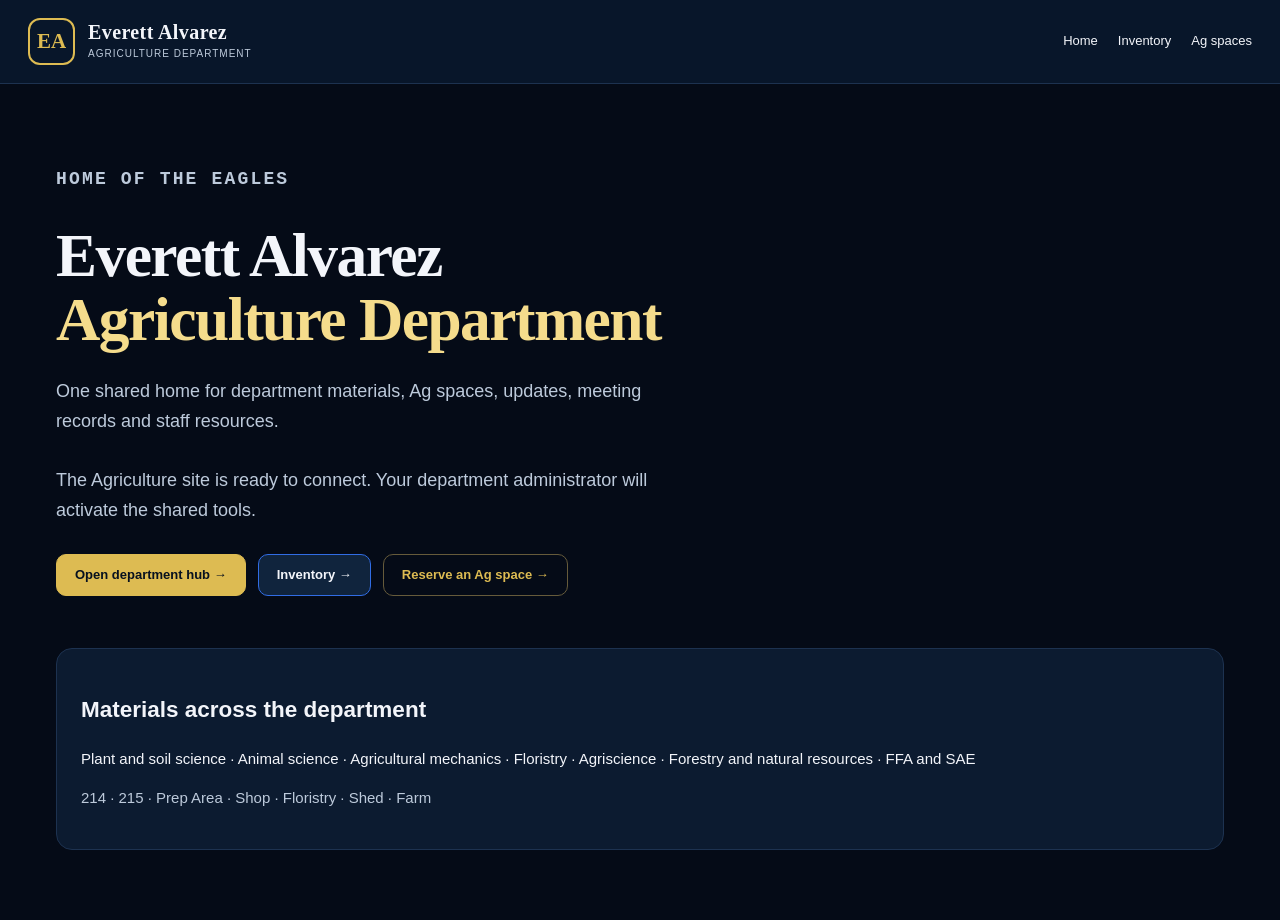
==== docs/index.html @ 9acf9d2a "initialize" ====
<!doctype html><html lang="en"><head><meta charset="utf-8"><meta name="viewport" content="width=device-width,initial-scale=1"><title>EAHS Agriculture Department</title><link rel="stylesheet" href="hub.css"></head><body data-page="hub"><header class="hub-header"><div class="hub-head"><a class="hub-brand" href="index.html"><span class="hub-seal">EA</span><span><strong>Everett Alvarez</strong><small>Agriculture Department</small></span></a><nav class="hub-nav"><a href="index.html">Home</a><a href="inventory.html">Inventory</a><a href="reservations.html">Ag spaces</a></nav></div></header><main class="hub-shell"><section class="hub-hero"><p class="eyebrow">Home of the Eagles</p><h1>Everett Alvarez<br><span>Agriculture Department</span></h1><p>One shared home for department materials, Ag spaces, updates, meeting records and staff resources.</p><p id="launchStatus" role="status">Opening the department tools…</p><div class="row"><a class="btn" data-open-page="hub" hidden>Open department hub →</a><a class="btn secondary" data-open-page="inventory" hidden>Inventory →</a><a class="btn subtle" data-open-page="reservations" hidden>Reserve an Ag space →</a></div><noscript>Enable JavaScript to open the shared department tools.</noscript></section><section class="panel"><h2>Materials across the department</h2><p>Plant and soil science · Animal science · Agricultural mechanics · Floristry · Agriscience · Forestry and natural resources · FFA and SAE</p><p class="muted">214 · 215 · Prep Area · Shop · Floristry · Shed · Farm</p></section></main><script src="site-config.js"></script><script src="launch.js"></script></body></html>
---- docs/hub.css ----
:root{color-scheme:dark;--bg:#050b17;--surface:#0c1b30;--surface2:#10243d;--line:#1d3250;--gold:#ddbb52;--gold2:#f5dc8c;--blue:#316de5;--text:#f3f5fa;--muted:#bdcadb;--green:#45c7a2;--red:#ed8394}*{box-sizing:border-box}body{margin:0;background:var(--bg);color:var(--text);font-family:Arial,Helvetica,sans-serif;font-size:15px;line-height:1.6}a{color:var(--gold);text-decoration:none}a:hover{text-decoration:underline}button,input,select,textarea{font:inherit}button,a,input,select,textarea{touch-action:manipulation}button{cursor:pointer}button:disabled{opacity:.55;cursor:wait}button:focus-visible,a:focus-visible{outline:3px solid var(--gold2);outline-offset:4px}.hub-header{position:sticky;top:0;z-index:5;background:#09182cee;border-bottom:1px solid var(--line);backdrop-filter:blur(10px)}.hub-head{max-width:1280px;margin:auto;display:flex;gap:28px;align-items:center;padding:18px 28px}.hub-brand{display:flex;align-items:center;gap:13px;color:var(--text);white-space:nowrap}.hub-brand:hover{text-decoration:none}.hub-seal{display:grid;place-items:center;width:47px;height:47px;border:2px solid var(--gold);border-radius:12px;color:var(--gold);font:700 21px Georgia,serif}.hub-brand strong{font:700 20px Georgia,serif;letter-spacing:.02em}.hub-brand small{display:block;color:var(--muted);font-size:10px;letter-spacing:.1em;text-transform:uppercase}.hub-nav{display:flex;align-items:center;gap:20px;margin-left:auto;white-space:nowrap}.hub-nav a,.hub-nav button{font-size:13px;color:var(--text);background:none;border:0;padding:5px 0}.hub-nav button.active{color:var(--gold)}.btn{display:inline-flex;align-items:center;justify-content:center;gap:7px;padding:11px 18px;border:1px solid var(--gold);border-radius:10px;background:var(--gold);color:#07111f;font-weight:700;font-size:13px;line-height:1.4;text-decoration:none}.btn:hover{background:var(--gold2);text-decoration:none}.btn.secondary{background:var(--surface2);color:var(--text);border-color:var(--blue)}.btn.subtle{background:transparent;color:var(--gold);border-color:#665b3b}.btn.small{padding:7px 11px;font-size:12px}.hub-shell{max-width:1280px;margin:auto;padding:38px 28px 70px}.eyebrow{font-family:monospace;font-size:11px;font-weight:700;letter-spacing:.12em;text-transform:uppercase;color:var(--gold);margin:0 0 12px}.hub-hero{position:relative;padding:42px 0 52px;isolation:isolate}.hub-hero h1{font:700 clamp(38px,4.8vw,65px)/1.05 Georgia,serif;letter-spacing:-.025em;margin:20px 0 24px}.hub-hero h1 span{color:var(--gold2)}.hub-hero p{font-size:18px;max-width:650px;color:var(--muted);line-height:1.7;margin-bottom:28px}.hero-grid{position:fixed;inset:0;pointer-events:none;z-index:-1;background-image:linear-gradient(#15315420 1px,transparent 1px),linear-gradient(90deg,#15315420 1px,transparent 1px);background-size:48px 48px;mask-image:linear-gradient(black,transparent 70%)}.atom{position:absolute;right:5%;top:100px;width:260px;height:260px;opacity:.25;z-index:-1}.row{display:flex;gap:12px;align-items:center;flex-wrap:wrap}.cards{display:grid;grid-template-columns:repeat(3,minmax(0,1fr));gap:22px}.card,.panel{background:var(--surface);border:1px solid var(--line);border-radius:16px;padding:24px;min-width:0}.card{display:flex;flex-direction:column}.card h2,.card h3{font-size:18px;line-height:1.4;margin:9px 0}.card p{color:var(--muted);font-size:13px;line-height:1.7;margin:8px 0 22px;white-space:pre-line;overflow-wrap:anywhere}.card-footer{display:flex;gap:12px;align-items:center;justify-content:space-between;border-top:1px solid var(--line);padding-top:16px;margin-top:auto;flex-wrap:wrap}.card-icon{width:44px;height:44px;display:grid;place-items:center;border:1px solid #665b3b;border-radius:12px;color:var(--gold);background:#e2bb5212;font-size:24px;margin-bottom:18px}.card time{font-family:monospace;font-size:12px;color:var(--gold);font-weight:700}.tag{display:inline-block;font-size:10px;border:1px solid #395581;padding:2px 7px;border-radius:4px;color:#a7c7f7;background:#21406a55}.tag.gold{color:var(--gold2);border-color:#665b3b;background:#59442155}.tag.green{color:var(--green);border-color:#1b5d4c}.muted{color:var(--muted)}.section-head{display:flex;justify-content:space-between;align-items:flex-end;gap:20px;margin:50px 0 24px}.section-head h1,.section-head h2,.page-title{font:700 clamp(26px,3vw,36px)/1.2 Georgia,serif;margin:0 0 12px}.section-head p{margin:0;color:var(--muted);max-width:730px}.toolbar{display:flex;gap:16px;align-items:center;justify-content:space-between;flex-wrap:wrap;background:var(--surface);border:1px solid var(--line);padding:18px 22px;border-radius:14px;margin:26px 0}.toolbar input{max-width:420px}.empty{border:1px dashed #334966;border-radius:14px;padding:28px;color:var(--muted);background:#0a172844}.empty h3{color:var(--text);margin:0 0 8px}.empty p{margin:0 0 18px}label{display:grid;gap:6px;font-size:13px;color:var(--muted)}input,select,textarea{width:100%;border:1px solid #365080;border-radius:8px;background:#050e1d;color:var(--text);padding:10px 12px;min-width:0}input:focus,select:focus,textarea:focus{outline:2px solid var(--blue);outline-offset:1px}textarea{resize:vertical}input[type=checkbox]{width:auto}input[type=date],input[type=time]{color-scheme:dark}.formgrid{display:grid;grid-template-columns:1fr 1fr;gap:16px}.full{grid-column:1/-1}.check{display:flex;align-items:center;gap:9px}.tablewrap{overflow:auto}table{width:100%;border-collapse:collapse;font-size:13px}th{text-align:left;text-transform:uppercase;font-family:monospace;color:var(--gold);font-size:11px;letter-spacing:.06em;background:#071221;padding:13px;white-space:nowrap}td{border-bottom:1px solid var(--line);padding:14px 13px;vertical-align:top}td small{display:block;color:var(--muted);margin-top:5px}.notice{border:1px solid #665b3b;padding:12px 16px;margin:0 0 20px;border-radius:10px;background:#59442133}.notice.error{border-color:#853b50;color:#ffc0cb}.status{color:var(--muted);font-size:12px}.hub-footer{max-width:1280px;margin:auto;padding:25px 28px;border-top:1px solid var(--line);display:flex;justify-content:space-between;gap:20px;color:var(--muted);font-size:12px}dialog{width:min(680px,calc(100vw - 30px));border:1px solid var(--line);border-radius:16px;padding:0;background:var(--surface);color:var(--text);max-height:90vh;box-shadow:0 24px 80px #0008}dialog::backdrop{background:#01040bd9}.modal-head{padding:20px 24px;border-bottom:1px solid var(--line);display:flex;align-items:center;justify-content:space-between}.modal-head h2{font:700 24px Georgia,serif;margin:0}.close{background:none;color:var(--muted);border:0;font-size:27px}.modal-body{padding:24px;overflow:auto;max-height:calc(90vh - 75px)}.formactions{display:flex;justify-content:flex-end;gap:10px;margin-top:24px}.form-error{color:#ffb6c4;font-size:13px;white-space:pre-line}.subhead{font-size:20px;margin:24px 0 18px}.department-nav a{color:var(--gold)}@media(max-width:1050px){.hub-head{flex-wrap:wrap;gap:12px}.hub-nav{width:100%;margin-left:0;overflow:auto;gap:22px}.hub-head>.btn{margin-left:auto}.atom{opacity:.12}.cards{gap:14px}.card{padding:20px}}@media(max-width:760px){.hub-shell{padding:24px 18px 45px}.hub-head{padding:15px 18px}.hub-brand strong{font-size:17px}.hub-brand small{font-size:9px}.cards{grid-template-columns:1fr}.section-head{align-items:flex-start;flex-direction:column;margin-top:35px}.hub-hero{padding:26px 0 36px}.hub-hero p{font-size:16px}.atom{right:0;width:200px}.formgrid{grid-template-columns:1fr}.full{grid-column:auto}.hub-footer{flex-direction:column}.toolbar input{max-width:100%}}

/* Department hub theme for the existing reservation controls. */
body{background:#050b17;color:#f3f5fa}.site-header{background:#050b17;padding:38px max(calc((100vw - 1224px)/2),28px) 22px}.site-header h1{font-family:Georgia,serif;font-size:clamp(28px,3vw,40px);font-weight:700;line-height:1.15}.site-header .eyebrow{color:#ddbb52}.subtitle{color:#bdcadb}.calendar-link{color:#ddbb52;border-color:#665b3b}.site-header+.department-nav{display:none}main{width:min(1224px,calc(100vw - 56px))}.notice{background:#59442133;border-color:#665b3b;color:#f5dc8c}.notice-icon{color:#ddbb52}.toolbar h2{color:#f3f5fa}.icon-button,.text-button{background:#0c1b30;border-color:#1d3250;color:#f3f5fa}.legend,.day-date,.status{color:#bdcadb}.day{background:#0c1b30;border-color:#1d3250}.day-header{border-color:#1d3250}.day.today{border-color:#ddbb52;box-shadow:none}.slot{background:#092622;border-color:#1b5d4c;color:#f3f5fa}.slot span{color:#bdcadb}.slot.booked{background:#25182b;border-color:#603046}.slot.booked strong{color:#e6bfd0}.empty-day{color:#bdcadb}.primary{background:#ddbb52;border-color:#ddbb52;color:#07111f}.secondary{background:#10243d;border-color:#365080;color:#f3f5fa}dialog{background:#0c1b30;color:#f3f5fa;border:1px solid #1d3250}.dialog-heading h2{font-family:Georgia,serif}.dialog-heading .eyebrow{color:#ddbb52}input,select,textarea{background:#050e1d;border-color:#365080;color:#f3f5fa}.setup-warning{background:#59442133;color:#f5dc8c}.department-nav a{background:#10243d;color:#f3f5fa;border-color:#365080}.hub-footer{margin-top:30px}@media(max-width:760px){main{width:calc(100vw - 36px)}.site-header{padding:28px 18px}.hub-head>.btn{margin-left:auto}}

input::placeholder,textarea::placeholder{color:#adbbcd;opacity:1}
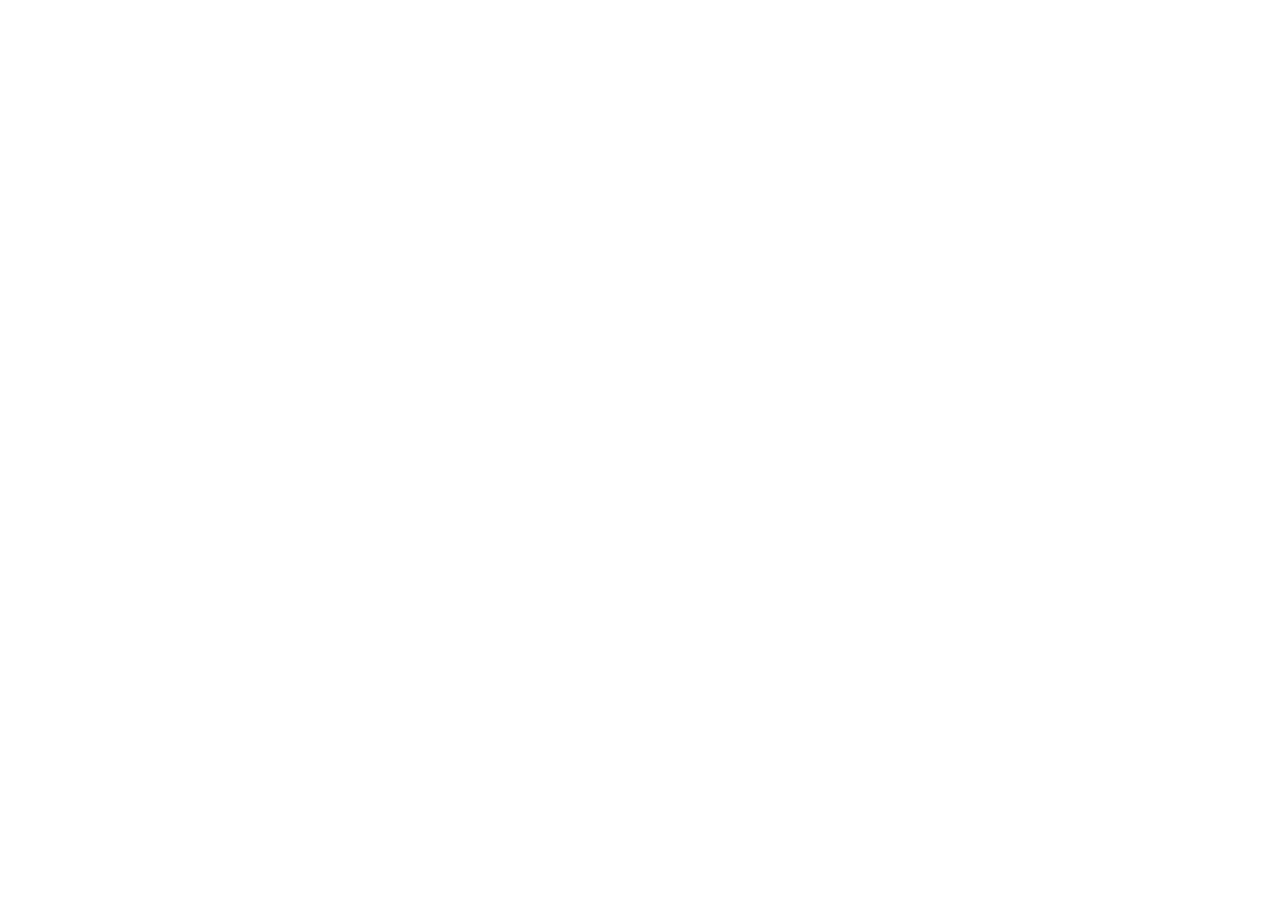
==== commit 0a40df7c: "invert and update" ====
--- a/docs/index.html
+++ b/docs/index.html
@@ -1 +1 @@
-<!doctype html><html lang="en"><head><meta charset="utf-8"><meta name="viewport" content="width=device-width,initial-scale=1"><title>EAHS Agriculture Department</title><link rel="stylesheet" href="hub.css"></head><body data-page="hub"><header class="hub-header"><div class="hub-head"><a class="hub-brand" href="index.html"><span class="hub-seal">EA</span><span><strong>Everett Alvarez</strong><small>Agriculture Department</small></span></a><nav class="hub-nav"><a href="index.html">Home</a><a href="inventory.html">Inventory</a><a href="reservations.html">Ag spaces</a></nav></div></header><main class="hub-shell"><section class="hub-hero"><p class="eyebrow">Home of the Eagles</p><h1>Everett Alvarez<br><span>Agriculture Department</span></h1><p>One shared home for department materials, Ag spaces, updates, meeting records and staff resources.</p><p id="launchStatus" role="status">Opening the department tools…</p><div class="row"><a class="btn" data-open-page="hub" hidden>Open department hub →</a><a class="btn secondary" data-open-page="inventory" hidden>Inventory →</a><a class="btn subtle" data-open-page="reservations" hidden>Reserve an Ag space →</a></div><noscript>Enable JavaScript to open the shared department tools.</noscript></section><section class="panel"><h2>Materials across the department</h2><p>Plant and soil science · Animal science · Agricultural mechanics · Floristry · Agriscience · Forestry and natural resources · FFA and SAE</p><p class="muted">214 · 215 · Prep Area · Shop · Floristry · Shed · Farm</p></section></main><script src="site-config.js"></script><script src="launch.js"></script></body></html>+<!doctype html><html lang="en"><head><meta charset="utf-8"><meta name="viewport" content="width=device-width,initial-scale=1"><title>EAHS Agriculture Department</title><link rel="stylesheet" href="hub.css"></head><body data-page="hub"><header class="hub-header"><div class="hub-head"><a class="hub-brand" href="index.html"><span class="hub-seal">EA</span><span><strong>Everett Alvarez</strong><small>Agriculture Department</small></span></a><nav class="hub-nav"><a href="index.html">Home</a><a href="inventory.html">Inventory</a><a href="https://zelensky-ea.github.io/EAHS-Science/">Science Department ↗</a></nav></div></header><main class="hub-shell"><section class="hub-hero"><p class="eyebrow">Home of the Eagles</p><h1>Everett Alvarez<br><span>Agriculture Department</span></h1><p>One shared home for Agriculture materials, updates, meeting records and staff resources.</p><p id="launchStatus" role="status">Opening the department tools…</p><div class="row"><a class="btn" data-open-page="hub" hidden>Open department hub →</a><a class="btn secondary" data-open-page="inventory" hidden>Inventory →</a><a class="btn subtle" href="https://zelensky-ea.github.io/EAHS-Science/">Science Department ↗</a></div><noscript>Enable JavaScript to open the shared department tools.</noscript></section><section class="panel"><h2>Materials across the department</h2><p>Plant and soil science · Animal science · Agricultural mechanics · Floristry · Agriscience · Forestry and natural resources · FFA and SAE</p><p class="muted">214 · 215 · Prep Area · Shop · Floristry · Shed · Farm</p></section></main><script src="site-config.js"></script><script src="launch.js"></script></body></html>
--- a/docs/hub.css
+++ b/docs/hub.css
@@ -1,6 +1,9 @@
-:root{color-scheme:dark;--bg:#050b17;--surface:#0c1b30;--surface2:#10243d;--line:#1d3250;--gold:#ddbb52;--gold2:#f5dc8c;--blue:#316de5;--text:#f3f5fa;--muted:#bdcadb;--green:#45c7a2;--red:#ed8394}*{box-sizing:border-box}body{margin:0;background:var(--bg);color:var(--text);font-family:Arial,Helvetica,sans-serif;font-size:15px;line-height:1.6}a{color:var(--gold);text-decoration:none}a:hover{text-decoration:underline}button,input,select,textarea{font:inherit}button,a,input,select,textarea{touch-action:manipulation}button{cursor:pointer}button:disabled{opacity:.55;cursor:wait}button:focus-visible,a:focus-visible{outline:3px solid var(--gold2);outline-offset:4px}.hub-header{position:sticky;top:0;z-index:5;background:#09182cee;border-bottom:1px solid var(--line);backdrop-filter:blur(10px)}.hub-head{max-width:1280px;margin:auto;display:flex;gap:28px;align-items:center;padding:18px 28px}.hub-brand{display:flex;align-items:center;gap:13px;color:var(--text);white-space:nowrap}.hub-brand:hover{text-decoration:none}.hub-seal{display:grid;place-items:center;width:47px;height:47px;border:2px solid var(--gold);border-radius:12px;color:var(--gold);font:700 21px Georgia,serif}.hub-brand strong{font:700 20px Georgia,serif;letter-spacing:.02em}.hub-brand small{display:block;color:var(--muted);font-size:10px;letter-spacing:.1em;text-transform:uppercase}.hub-nav{display:flex;align-items:center;gap:20px;margin-left:auto;white-space:nowrap}.hub-nav a,.hub-nav button{font-size:13px;color:var(--text);background:none;border:0;padding:5px 0}.hub-nav button.active{color:var(--gold)}.btn{display:inline-flex;align-items:center;justify-content:center;gap:7px;padding:11px 18px;border:1px solid var(--gold);border-radius:10px;background:var(--gold);color:#07111f;font-weight:700;font-size:13px;line-height:1.4;text-decoration:none}.btn:hover{background:var(--gold2);text-decoration:none}.btn.secondary{background:var(--surface2);color:var(--text);border-color:var(--blue)}.btn.subtle{background:transparent;color:var(--gold);border-color:#665b3b}.btn.small{padding:7px 11px;font-size:12px}.hub-shell{max-width:1280px;margin:auto;padding:38px 28px 70px}.eyebrow{font-family:monospace;font-size:11px;font-weight:700;letter-spacing:.12em;text-transform:uppercase;color:var(--gold);margin:0 0 12px}.hub-hero{position:relative;padding:42px 0 52px;isolation:isolate}.hub-hero h1{font:700 clamp(38px,4.8vw,65px)/1.05 Georgia,serif;letter-spacing:-.025em;margin:20px 0 24px}.hub-hero h1 span{color:var(--gold2)}.hub-hero p{font-size:18px;max-width:650px;color:var(--muted);line-height:1.7;margin-bottom:28px}.hero-grid{position:fixed;inset:0;pointer-events:none;z-index:-1;background-image:linear-gradient(#15315420 1px,transparent 1px),linear-gradient(90deg,#15315420 1px,transparent 1px);background-size:48px 48px;mask-image:linear-gradient(black,transparent 70%)}.atom{position:absolute;right:5%;top:100px;width:260px;height:260px;opacity:.25;z-index:-1}.row{display:flex;gap:12px;align-items:center;flex-wrap:wrap}.cards{display:grid;grid-template-columns:repeat(3,minmax(0,1fr));gap:22px}.card,.panel{background:var(--surface);border:1px solid var(--line);border-radius:16px;padding:24px;min-width:0}.card{display:flex;flex-direction:column}.card h2,.card h3{font-size:18px;line-height:1.4;margin:9px 0}.card p{color:var(--muted);font-size:13px;line-height:1.7;margin:8px 0 22px;white-space:pre-line;overflow-wrap:anywhere}.card-footer{display:flex;gap:12px;align-items:center;justify-content:space-between;border-top:1px solid var(--line);padding-top:16px;margin-top:auto;flex-wrap:wrap}.card-icon{width:44px;height:44px;display:grid;place-items:center;border:1px solid #665b3b;border-radius:12px;color:var(--gold);background:#e2bb5212;font-size:24px;margin-bottom:18px}.card time{font-family:monospace;font-size:12px;color:var(--gold);font-weight:700}.tag{display:inline-block;font-size:10px;border:1px solid #395581;padding:2px 7px;border-radius:4px;color:#a7c7f7;background:#21406a55}.tag.gold{color:var(--gold2);border-color:#665b3b;background:#59442155}.tag.green{color:var(--green);border-color:#1b5d4c}.muted{color:var(--muted)}.section-head{display:flex;justify-content:space-between;align-items:flex-end;gap:20px;margin:50px 0 24px}.section-head h1,.section-head h2,.page-title{font:700 clamp(26px,3vw,36px)/1.2 Georgia,serif;margin:0 0 12px}.section-head p{margin:0;color:var(--muted);max-width:730px}.toolbar{display:flex;gap:16px;align-items:center;justify-content:space-between;flex-wrap:wrap;background:var(--surface);border:1px solid var(--line);padding:18px 22px;border-radius:14px;margin:26px 0}.toolbar input{max-width:420px}.empty{border:1px dashed #334966;border-radius:14px;padding:28px;color:var(--muted);background:#0a172844}.empty h3{color:var(--text);margin:0 0 8px}.empty p{margin:0 0 18px}label{display:grid;gap:6px;font-size:13px;color:var(--muted)}input,select,textarea{width:100%;border:1px solid #365080;border-radius:8px;background:#050e1d;color:var(--text);padding:10px 12px;min-width:0}input:focus,select:focus,textarea:focus{outline:2px solid var(--blue);outline-offset:1px}textarea{resize:vertical}input[type=checkbox]{width:auto}input[type=date],input[type=time]{color-scheme:dark}.formgrid{display:grid;grid-template-columns:1fr 1fr;gap:16px}.full{grid-column:1/-1}.check{display:flex;align-items:center;gap:9px}.tablewrap{overflow:auto}table{width:100%;border-collapse:collapse;font-size:13px}th{text-align:left;text-transform:uppercase;font-family:monospace;color:var(--gold);font-size:11px;letter-spacing:.06em;background:#071221;padding:13px;white-space:nowrap}td{border-bottom:1px solid var(--line);padding:14px 13px;vertical-align:top}td small{display:block;color:var(--muted);margin-top:5px}.notice{border:1px solid #665b3b;padding:12px 16px;margin:0 0 20px;border-radius:10px;background:#59442133}.notice.error{border-color:#853b50;color:#ffc0cb}.status{color:var(--muted);font-size:12px}.hub-footer{max-width:1280px;margin:auto;padding:25px 28px;border-top:1px solid var(--line);display:flex;justify-content:space-between;gap:20px;color:var(--muted);font-size:12px}dialog{width:min(680px,calc(100vw - 30px));border:1px solid var(--line);border-radius:16px;padding:0;background:var(--surface);color:var(--text);max-height:90vh;box-shadow:0 24px 80px #0008}dialog::backdrop{background:#01040bd9}.modal-head{padding:20px 24px;border-bottom:1px solid var(--line);display:flex;align-items:center;justify-content:space-between}.modal-head h2{font:700 24px Georgia,serif;margin:0}.close{background:none;color:var(--muted);border:0;font-size:27px}.modal-body{padding:24px;overflow:auto;max-height:calc(90vh - 75px)}.formactions{display:flex;justify-content:flex-end;gap:10px;margin-top:24px}.form-error{color:#ffb6c4;font-size:13px;white-space:pre-line}.subhead{font-size:20px;margin:24px 0 18px}.department-nav a{color:var(--gold)}@media(max-width:1050px){.hub-head{flex-wrap:wrap;gap:12px}.hub-nav{width:100%;margin-left:0;overflow:auto;gap:22px}.hub-head>.btn{margin-left:auto}.atom{opacity:.12}.cards{gap:14px}.card{padding:20px}}@media(max-width:760px){.hub-shell{padding:24px 18px 45px}.hub-head{padding:15px 18px}.hub-brand strong{font-size:17px}.hub-brand small{font-size:9px}.cards{grid-template-columns:1fr}.section-head{align-items:flex-start;flex-direction:column;margin-top:35px}.hub-hero{padding:26px 0 36px}.hub-hero p{font-size:16px}.atom{right:0;width:200px}.formgrid{grid-template-columns:1fr}.full{grid-column:auto}.hub-footer{flex-direction:column}.toolbar input{max-width:100%}}
+:root{color-scheme:light;--bg:#f6edcc;--surface:#fffaf0;--surface2:#eee1bb;--line:#cdbd8f;--gold:#173657;--gold2:#244a73;--blue:#315e8b;--text:#142d4b;--muted:#526174;--green:#176346;--red:#9b2841}*{box-sizing:border-box}body{margin:0;background:var(--bg);color:var(--text);font-family:Arial,Helvetica,sans-serif;font-size:15px;line-height:1.6}a{color:var(--gold);text-decoration:none}a:hover{text-decoration:underline}button,input,select,textarea{font:inherit}button,a,input,select,textarea{touch-action:manipulation}button{cursor:pointer}button:disabled{opacity:.55;cursor:wait}button:focus-visible,a:focus-visible{outline:3px solid var(--gold2);outline-offset:4px}.hub-header{position:sticky;top:0;z-index:5;background:#ddbb52f2;border-bottom:1px solid var(--line);backdrop-filter:blur(10px)}.hub-head{max-width:1280px;margin:auto;display:flex;gap:28px;align-items:center;padding:18px 28px}.hub-brand{display:flex;align-items:center;gap:13px;color:var(--text);white-space:nowrap}.hub-brand:hover{text-decoration:none}.hub-seal{display:grid;place-items:center;width:47px;height:47px;border:2px solid var(--gold);border-radius:12px;color:var(--gold);font:700 21px Georgia,serif}.hub-brand strong{font:700 20px Georgia,serif;letter-spacing:.02em}.hub-brand small{display:block;color:var(--muted);font-size:10px;letter-spacing:.1em;text-transform:uppercase}.hub-nav{display:flex;align-items:center;gap:20px;margin-left:auto;white-space:nowrap}.hub-nav a,.hub-nav button{font-size:13px;color:var(--text);background:none;border:0;padding:5px 0}.hub-nav button.active{color:var(--gold)}.btn{display:inline-flex;align-items:center;justify-content:center;gap:7px;padding:11px 18px;border:1px solid var(--gold);border-radius:10px;background:var(--gold);color:#fffaf0;font-weight:700;font-size:13px;line-height:1.4;text-decoration:none}.btn:hover{background:var(--gold2);text-decoration:none}.btn.secondary{background:var(--surface2);color:var(--text);border-color:var(--blue)}.btn.subtle{background:transparent;color:var(--gold);border-color:#b7a474}.btn.small{padding:7px 11px;font-size:12px}.hub-shell{max-width:1280px;margin:auto;padding:38px 28px 70px}.eyebrow{font-family:monospace;font-size:11px;font-weight:700;letter-spacing:.12em;text-transform:uppercase;color:var(--gold);margin:0 0 12px}.hub-hero{position:relative;padding:42px 0 52px;isolation:isolate}.hub-hero h1{font:700 clamp(38px,4.8vw,65px)/1.05 Georgia,serif;letter-spacing:-.025em;margin:20px 0 24px}.hub-hero h1 span{color:var(--gold2)}.hub-hero p{font-size:18px;max-width:650px;color:var(--muted);line-height:1.7;margin-bottom:28px}.hero-grid{position:fixed;inset:0;pointer-events:none;z-index:-1;background-image:linear-gradient(#17365710 1px,transparent 1px),linear-gradient(90deg,#17365710 1px,transparent 1px);background-size:48px 48px;mask-image:linear-gradient(black,transparent 70%)}.atom{position:absolute;right:5%;top:100px;width:260px;height:260px;opacity:.25;z-index:-1}.row{display:flex;gap:12px;align-items:center;flex-wrap:wrap}.cards{display:grid;grid-template-columns:repeat(3,minmax(0,1fr));gap:22px}.card,.panel{background:var(--surface);border:1px solid var(--line);border-radius:16px;padding:24px;min-width:0}.card{display:flex;flex-direction:column}.card h2,.card h3{font-size:18px;line-height:1.4;margin:9px 0}.card p{color:var(--muted);font-size:13px;line-height:1.7;margin:8px 0 22px;white-space:pre-line;overflow-wrap:anywhere}.card-footer{display:flex;gap:12px;align-items:center;justify-content:space-between;border-top:1px solid var(--line);padding-top:16px;margin-top:auto;flex-wrap:wrap}.card-icon{width:44px;height:44px;display:grid;place-items:center;border:1px solid #b7a474;border-radius:12px;color:var(--gold);background:#1736570d;font-size:24px;margin-bottom:18px}.card time{font-family:monospace;font-size:12px;color:var(--gold);font-weight:700}.tag{display:inline-block;font-size:10px;border:1px solid #a5b4bf;padding:2px 7px;border-radius:4px;color:#244a73;background:#e1eaf2}.tag.gold{color:var(--gold2);border-color:#b7a474;background:#eee1bb}.tag.green{color:var(--green);border-color:#82ae97}.muted{color:var(--muted)}.section-head{display:flex;justify-content:space-between;align-items:flex-end;gap:20px;margin:50px 0 24px}.section-head h1,.section-head h2,.page-title{font:700 clamp(26px,3vw,36px)/1.2 Georgia,serif;margin:0 0 12px}.section-head p{margin:0;color:var(--muted);max-width:730px}.toolbar{display:flex;gap:16px;align-items:center;justify-content:space-between;flex-wrap:wrap;background:var(--surface);border:1px solid var(--line);padding:18px 22px;border-radius:14px;margin:26px 0}.toolbar input{max-width:420px}.empty{border:1px dashed #b7a474;border-radius:14px;padding:28px;color:var(--muted);background:#fffaf080}.empty h3{color:var(--text);margin:0 0 8px}.empty p{margin:0 0 18px}label{display:grid;gap:6px;font-size:13px;color:var(--muted)}input,select,textarea{width:100%;border:1px solid #a5b4bf;border-radius:8px;background:#fffdf7;color:var(--text);padding:10px 12px;min-width:0}input:focus,select:focus,textarea:focus{outline:2px solid var(--blue);outline-offset:1px}textarea{resize:vertical}input[type=checkbox]{width:auto}input[type=date],input[type=time]{color-scheme:light}.formgrid{display:grid;grid-template-columns:1fr 1fr;gap:16px}.full{grid-column:1/-1}.check{display:flex;align-items:center;gap:9px}.tablewrap{overflow:auto}table{width:100%;border-collapse:collapse;font-size:13px}th{text-align:left;text-transform:uppercase;font-family:monospace;color:var(--gold);font-size:11px;letter-spacing:.06em;background:#efe3bd;padding:13px;white-space:nowrap}td{border-bottom:1px solid var(--line);padding:14px 13px;vertical-align:top}td small{display:block;color:var(--muted);margin-top:5px}.notice{border:1px solid #b7a474;padding:12px 16px;margin:0 0 20px;border-radius:10px;background:#f0e5c4}.notice.error{border-color:#c4939c;color:#9b2841}.status{color:var(--muted);font-size:12px}.hub-footer{max-width:1280px;margin:auto;padding:25px 28px;border-top:1px solid var(--line);display:flex;justify-content:space-between;gap:20px;color:var(--muted);font-size:12px}dialog{width:min(680px,calc(100vw - 30px));border:1px solid var(--line);border-radius:16px;padding:0;background:var(--surface);color:var(--text);max-height:90vh;box-shadow:0 24px 80px #0008}dialog::backdrop{background:#142d4b99}.modal-head{padding:20px 24px;border-bottom:1px solid var(--line);display:flex;align-items:center;justify-content:space-between}.modal-head h2{font:700 24px Georgia,serif;margin:0}.close{background:none;color:var(--muted);border:0;font-size:27px}.modal-body{padding:24px;overflow:auto;max-height:calc(90vh - 75px)}.formactions{display:flex;justify-content:flex-end;gap:10px;margin-top:24px}.form-error{color:#9b2841;font-size:13px;white-space:pre-line}.subhead{font-size:20px;margin:24px 0 18px}.department-nav a{color:var(--gold)}@media(max-width:1050px){.hub-head{flex-wrap:wrap;gap:12px}.hub-nav{width:100%;margin-left:0;overflow:auto;gap:22px}.hub-head>.btn{margin-left:auto}.atom{opacity:.12}.cards{gap:14px}.card{padding:20px}}@media(max-width:760px){.hub-shell{padding:24px 18px 45px}.hub-head{padding:15px 18px}.hub-brand strong{font-size:17px}.hub-brand small{font-size:9px}.cards{grid-template-columns:1fr}.section-head{align-items:flex-start;flex-direction:column;margin-top:35px}.hub-hero{padding:26px 0 36px}.hub-hero p{font-size:16px}.atom{right:0;width:200px}.formgrid{grid-template-columns:1fr}.full{grid-column:auto}.hub-footer{flex-direction:column}.toolbar input{max-width:100%}}
 
 /* Department hub theme for the existing reservation controls. */
-body{background:#050b17;color:#f3f5fa}.site-header{background:#050b17;padding:38px max(calc((100vw - 1224px)/2),28px) 22px}.site-header h1{font-family:Georgia,serif;font-size:clamp(28px,3vw,40px);font-weight:700;line-height:1.15}.site-header .eyebrow{color:#ddbb52}.subtitle{color:#bdcadb}.calendar-link{color:#ddbb52;border-color:#665b3b}.site-header+.department-nav{display:none}main{width:min(1224px,calc(100vw - 56px))}.notice{background:#59442133;border-color:#665b3b;color:#f5dc8c}.notice-icon{color:#ddbb52}.toolbar h2{color:#f3f5fa}.icon-button,.text-button{background:#0c1b30;border-color:#1d3250;color:#f3f5fa}.legend,.day-date,.status{color:#bdcadb}.day{background:#0c1b30;border-color:#1d3250}.day-header{border-color:#1d3250}.day.today{border-color:#ddbb52;box-shadow:none}.slot{background:#092622;border-color:#1b5d4c;color:#f3f5fa}.slot span{color:#bdcadb}.slot.booked{background:#25182b;border-color:#603046}.slot.booked strong{color:#e6bfd0}.empty-day{color:#bdcadb}.primary{background:#ddbb52;border-color:#ddbb52;color:#07111f}.secondary{background:#10243d;border-color:#365080;color:#f3f5fa}dialog{background:#0c1b30;color:#f3f5fa;border:1px solid #1d3250}.dialog-heading h2{font-family:Georgia,serif}.dialog-heading .eyebrow{color:#ddbb52}input,select,textarea{background:#050e1d;border-color:#365080;color:#f3f5fa}.setup-warning{background:#59442133;color:#f5dc8c}.department-nav a{background:#10243d;color:#f3f5fa;border-color:#365080}.hub-footer{margin-top:30px}@media(max-width:760px){main{width:calc(100vw - 36px)}.site-header{padding:28px 18px}.hub-head>.btn{margin-left:auto}}
+body{background:#f6edcc;color:#142d4b}.site-header{background:#f6edcc;padding:38px max(calc((100vw - 1224px)/2),28px) 22px}.site-header h1{font-family:Georgia,serif;font-size:clamp(28px,3vw,40px);font-weight:700;line-height:1.15}.site-header .eyebrow{color:#173657}.subtitle{color:#526174}.calendar-link{color:#173657;border-color:#b7a474}.site-header+.department-nav{display:none}main{width:min(1224px,calc(100vw - 56px))}.notice{background:#f0e5c4;border-color:#b7a474;color:#244a73}.notice-icon{color:#173657}.toolbar h2{color:#142d4b}.icon-button,.text-button{background:#fffaf0;border-color:#cdbd8f;color:#142d4b}.legend,.day-date,.status{color:#526174}.day{background:#fffaf0;border-color:#cdbd8f}.day-header{border-color:#cdbd8f}.day.today{border-color:#173657;box-shadow:none}.slot{background:#e1f1e6;border-color:#82ae97;color:#142d4b}.slot span{color:#526174}.slot.booked{background:#fbe5e8;border-color:#c4939c}.slot.booked strong{color:#8e2941}.empty-day{color:#526174}.primary{background:#173657;border-color:#173657;color:#fffaf0}.secondary{background:#eee1bb;border-color:#a5b4bf;color:#142d4b}dialog{background:#fffaf0;color:#142d4b;border:1px solid #cdbd8f}.dialog-heading h2{font-family:Georgia,serif}.dialog-heading .eyebrow{color:#173657}input,select,textarea{background:#fffdf7;border-color:#a5b4bf;color:#142d4b}.setup-warning{background:#f0e5c4;color:#244a73}.department-nav a{background:#eee1bb;color:#142d4b;border-color:#a5b4bf}.hub-footer{margin-top:30px}@media(max-width:760px){main{width:calc(100vw - 36px)}.site-header{padding:28px 18px}.hub-head>.btn{margin-left:auto}}
 
-input::placeholder,textarea::placeholder{color:#adbbcd;opacity:1}
+input::placeholder,textarea::placeholder{color:#677484;opacity:1}
+
+/* Gold header needs darker secondary text than cream content panels. */
+.hub-header .hub-brand small{color:#28445d}
